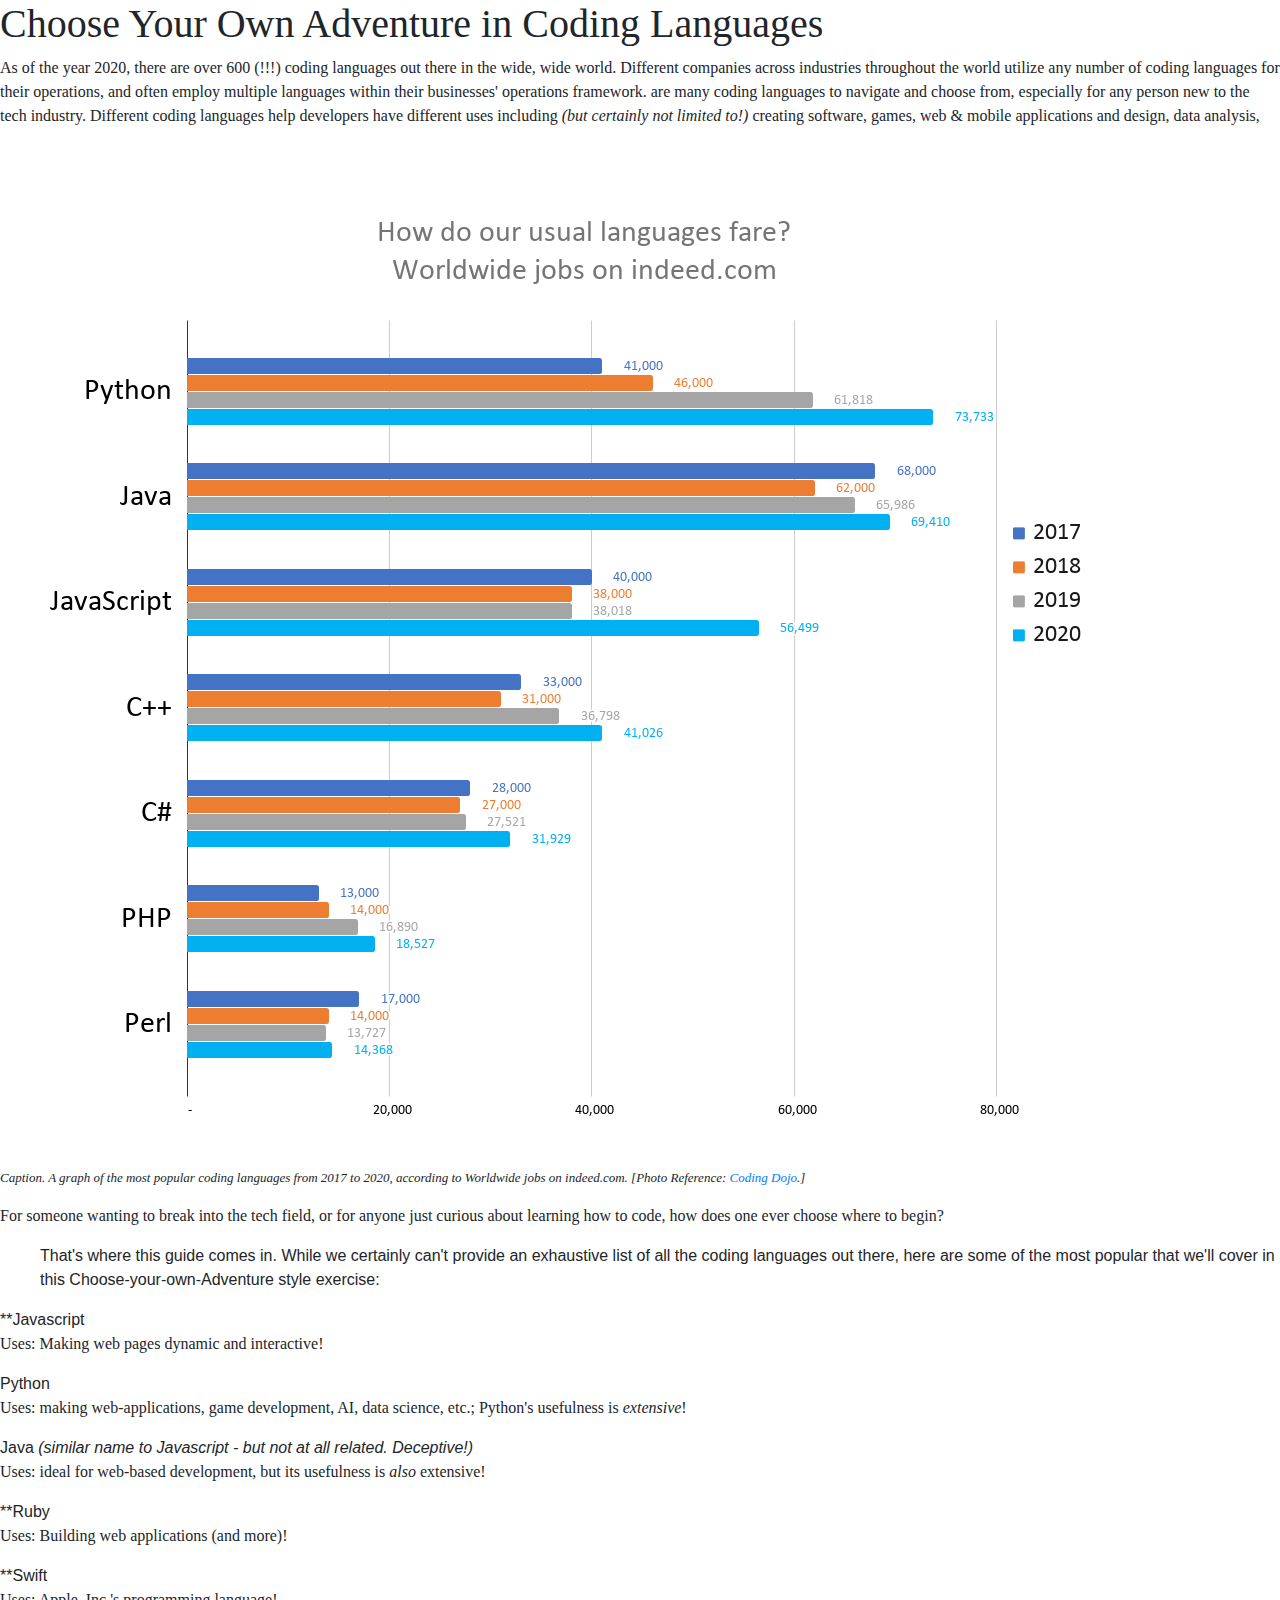
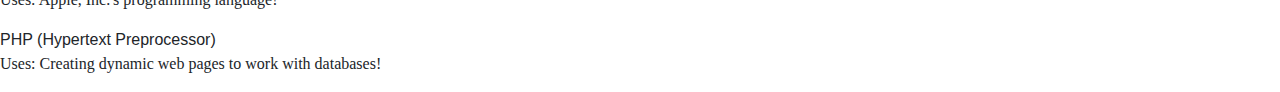
==== index.html @ 2a30cc84 "Wrap up lg majority of html page body" ====
<!DOCTYPE html>
<html lang="en-US">
<head>
  <title>Choose Your Own Adventure in Coding Languages</title>
  <link rel="stylesheet" href="css/bootstrap.css" type="text/css" media="all">
  <link rel="stylesheet" href="css/styles.css" type="text/css" media="all">
  <script src="js/jquery-3.5.1.js"></script>
  <script src="js/scripts.js"></script>
</head>
<body>
  <h1>Choose Your Own Adventure in Coding Languages</h1>
  <p>As of the year 2020, there are over 600 (!!!) coding languages out there in the wide, wide world. Different companies across industries throughout the world utilize any number of coding languages for their operations, and often employ multiple languages within their businesses' operations framework.  are many coding languages to navigate and choose from, especially for any person new to the tech industry. Different coding languages help developers have different uses including <em>(but certainly not limited to!)</em> creating software, games, web & mobile applications and design, data analysis,  </p>
  <br>
  <img src="images/popular_coding_language_graphs.png" alt="A graph of most popular coding languages from 2017 to 2020, according to codingdojo.com.">
  <p class="photo-caption">Caption. A graph of the most popular coding languages from 2017 to 2020, according to Worldwide jobs on indeed.com. [Photo Reference: <a href="https://www.codingdojo.com/blog/top-7-programming-languages">Coding Dojo</a>.] </p>

  <p>For someone wanting to break into the tech field, or for anyone just curious about learning how to code, how does one ever choose where to begin?</p> 

  <ul>That's where this guide comes in. While we certainly can't provide an exhaustive list of all the coding languages out there, here are some of the most popular that we'll cover in this Choose-your-own-Adventure style exercise:</ul>
    <li>**Javascript</li>
    <p>Uses: Making web pages dynamic and interactive!</p>
    <li>Python</li>
    <p>Uses: making web-applications, game development, AI, data science, etc.; Python's usefulness is <em>extensive</em>!</p>
    <li>Java <em>(similar name to Javascript - but not at all related. Deceptive!)</em></li>
    <p>Uses: ideal for web-based development, but its usefulness is <em>also</em> extensive! </p>
    <li>**Ruby</li>
    <p>Uses: Building web applications (and more)!</p>
    <li>**Swift</li>
    <p>Uses: Apple, Inc.'s programming language!</p>
    <li>PHP (Hypertext Preprocessor)</li>
    <p>Uses: Creating dynamic web pages to work with databases! </p>

</body>
</html>
---- css/styles.css ----
h1 {
  font-family: Piazzolla;
}

p {
  font-family: Source Sans Pro; 
}

.photo-caption {
  font-size: small;
  font-family: Source Sans Pro;
  font-style: italic;
}
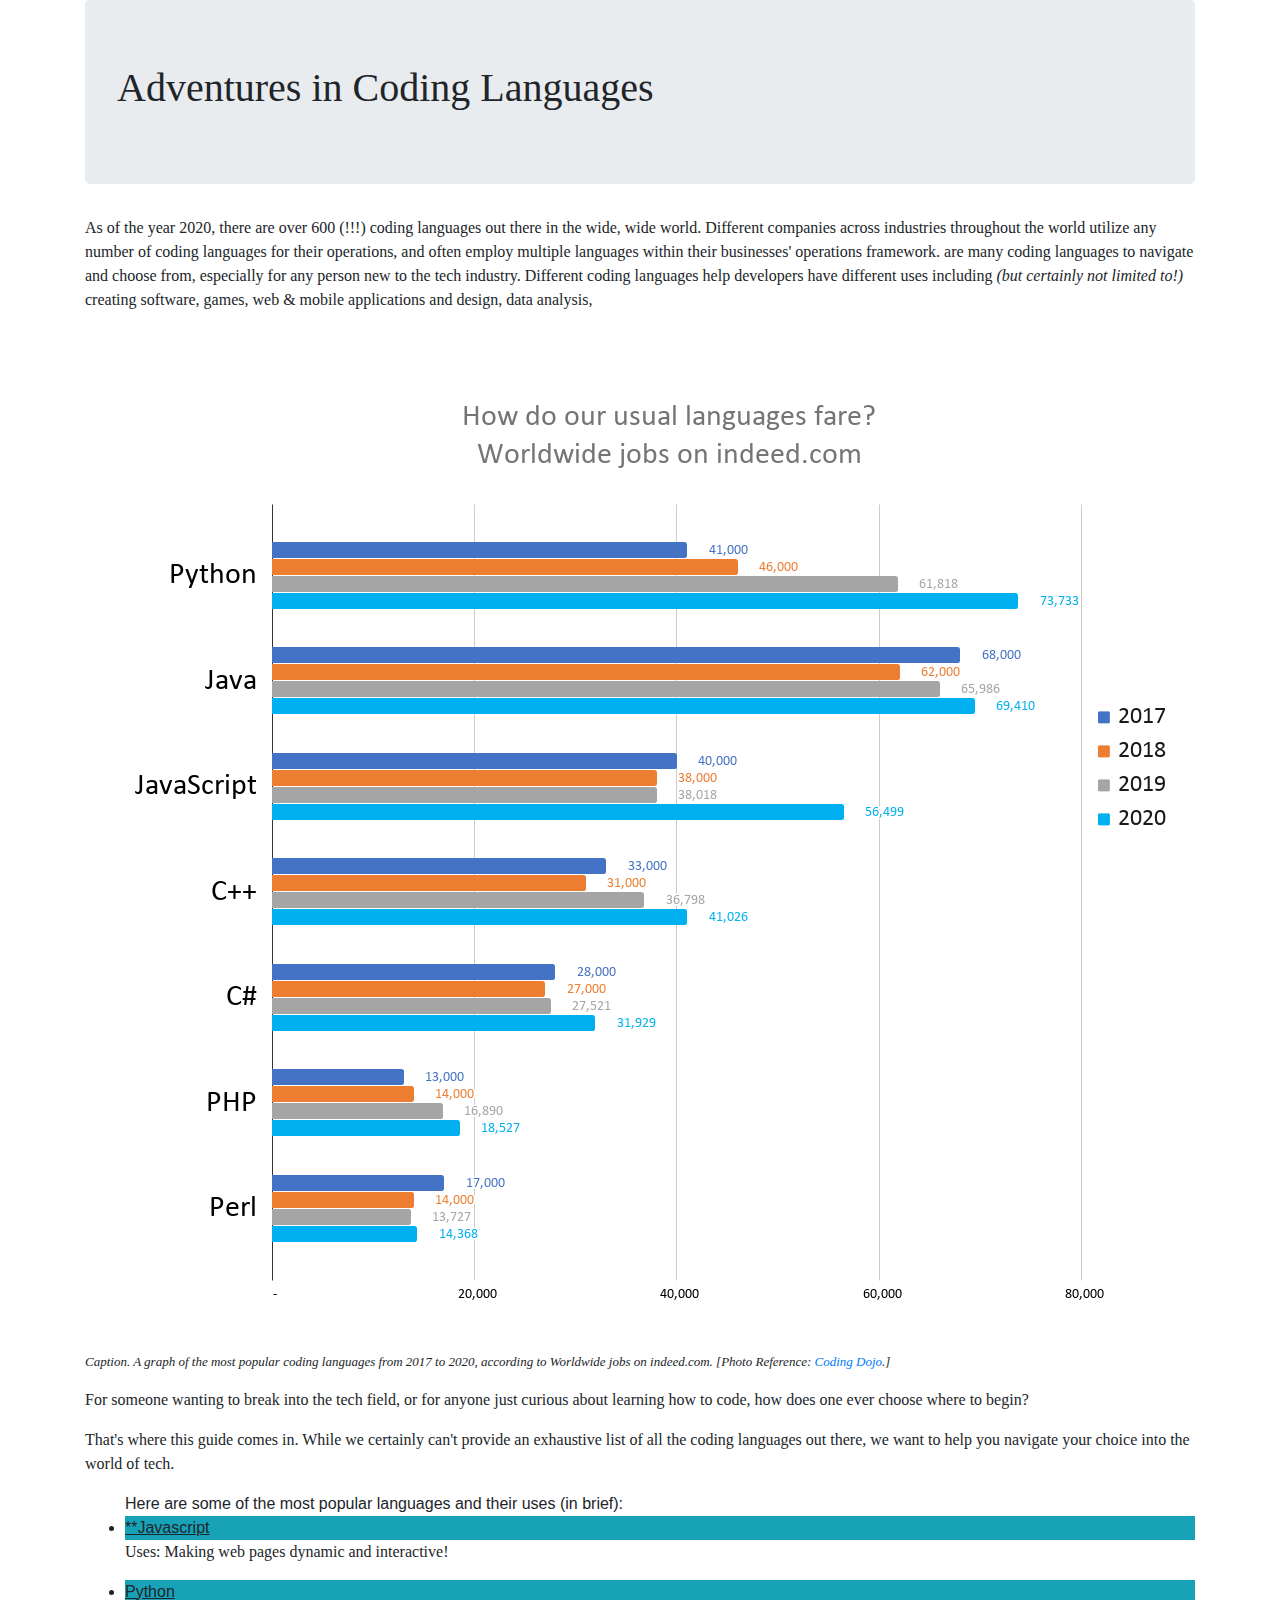
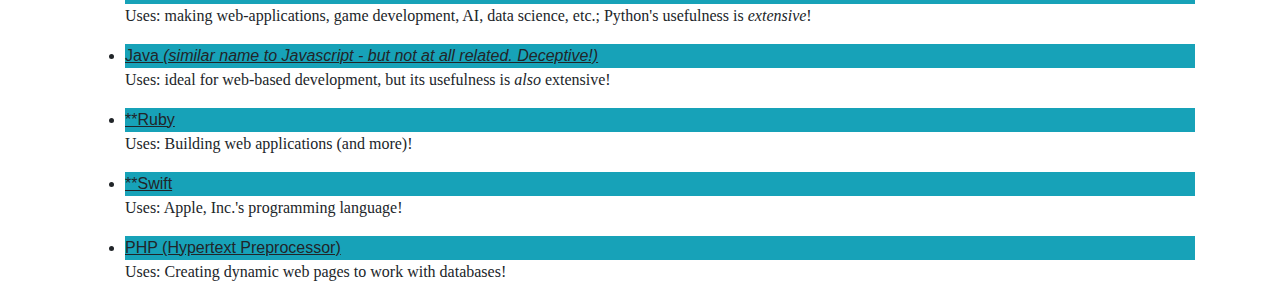
==== commit d8c6dfc0: "Add bootstrap styling to list elements, add more custom styling to css page" ====
--- a/index.html
+++ b/index.html
@@ -1,34 +1,40 @@
 <!DOCTYPE html>
 <html lang="en-US">
 <head>
-  <title>Choose Your Own Adventure in Coding Languages</title>
+  <title>Adventures in Coding Languages</title>
   <link rel="stylesheet" href="css/bootstrap.css" type="text/css" media="all">
   <link rel="stylesheet" href="css/styles.css" type="text/css" media="all">
   <script src="js/jquery-3.5.1.js"></script>
   <script src="js/scripts.js"></script>
 </head>
 <body>
-  <h1>Choose Your Own Adventure in Coding Languages</h1>
-  <p>As of the year 2020, there are over 600 (!!!) coding languages out there in the wide, wide world. Different companies across industries throughout the world utilize any number of coding languages for their operations, and often employ multiple languages within their businesses' operations framework.  are many coding languages to navigate and choose from, especially for any person new to the tech industry. Different coding languages help developers have different uses including <em>(but certainly not limited to!)</em> creating software, games, web & mobile applications and design, data analysis,  </p>
-  <br>
-  <img src="images/popular_coding_language_graphs.png" alt="A graph of most popular coding languages from 2017 to 2020, according to codingdojo.com.">
-  <p class="photo-caption">Caption. A graph of the most popular coding languages from 2017 to 2020, according to Worldwide jobs on indeed.com. [Photo Reference: <a href="https://www.codingdojo.com/blog/top-7-programming-languages">Coding Dojo</a>.] </p>
+  <div class="container">
+      <div class="jumbotron">
+        <h1>Adventures in Coding Languages</h1>
+      </div>
+        <p>As of the year 2020, there are over 600 (!!!) coding languages out there in the wide, wide world. Different companies across industries throughout the world utilize any number of coding languages for their operations, and often employ multiple languages within their businesses' operations framework.  are many coding languages to navigate and choose from, especially for any person new to the tech industry. Different coding languages help developers have different uses including <em>(but certainly not limited to!)</em> creating software, games, web & mobile applications and design, data analysis,  </p>
+        <br>
+        <img src="images/popular_coding_language_graphs.png" alt="A graph of most popular coding languages from 2017 to 2020, according to codingdojo.com.">
+        <p class="photo-caption">Caption. A graph of the most popular coding languages from 2017 to 2020, according to Worldwide jobs on indeed.com. [Photo Reference: <a href="https://www.codingdojo.com/blog/top-7-programming-languages">Coding Dojo</a>.] </p>
 
-  <p>For someone wanting to break into the tech field, or for anyone just curious about learning how to code, how does one ever choose where to begin?</p> 
+        <p>For someone wanting to break into the tech field, or for anyone just curious about learning how to code, how does one ever choose where to begin?</p> 
 
-  <ul>That's where this guide comes in. While we certainly can't provide an exhaustive list of all the coding languages out there, here are some of the most popular that we'll cover in this Choose-your-own-Adventure style exercise:</ul>
-    <li>**Javascript</li>
-    <p>Uses: Making web pages dynamic and interactive!</p>
-    <li>Python</li>
-    <p>Uses: making web-applications, game development, AI, data science, etc.; Python's usefulness is <em>extensive</em>!</p>
-    <li>Java <em>(similar name to Javascript - but not at all related. Deceptive!)</em></li>
-    <p>Uses: ideal for web-based development, but its usefulness is <em>also</em> extensive! </p>
-    <li>**Ruby</li>
-    <p>Uses: Building web applications (and more)!</p>
-    <li>**Swift</li>
-    <p>Uses: Apple, Inc.'s programming language!</p>
-    <li>PHP (Hypertext Preprocessor)</li>
-    <p>Uses: Creating dynamic web pages to work with databases! </p>
+        <p>That's where this guide comes in. While we certainly can't provide an exhaustive list of all the coding languages out there, we want to help you navigate your choice into the world of tech. </p>
 
+        <ul>Here are some of the most popular languages and their uses (in brief):
+          <li class="bg-info">**Javascript</li>
+          <p>Uses: Making web pages dynamic and interactive!</p>
+          <li class="bg-info">Python</li>
+          <p>Uses: making web-applications, game development, AI, data science, etc.; Python's usefulness is <em>extensive</em>!</p>
+          <li class="bg-info">Java <em>(similar name to Javascript - but not at all related. Deceptive!)</em></li>
+          <p>Uses: ideal for web-based development, but its usefulness is <em>also</em> extensive! </p>
+          <li class="bg-info">**Ruby</li>
+          <p>Uses: Building web applications (and more)!</p>
+          <li class="bg-info">**Swift</li>
+          <p>Uses: Apple, Inc.'s programming language!</p>
+          <li class="bg-info">PHP (Hypertext Preprocessor)</li>
+          <p>Uses: Creating dynamic web pages to work with databases! </p>
+        </ul>
+  </div>
 </body>
 </html>--- a/css/styles.css
+++ b/css/styles.css
@@ -6,6 +6,9 @@
   font-family: Source Sans Pro; 
 }
 
+li {
+  text-decoration: underline;
+}
 .photo-caption {
   font-size: small;
   font-family: Source Sans Pro;
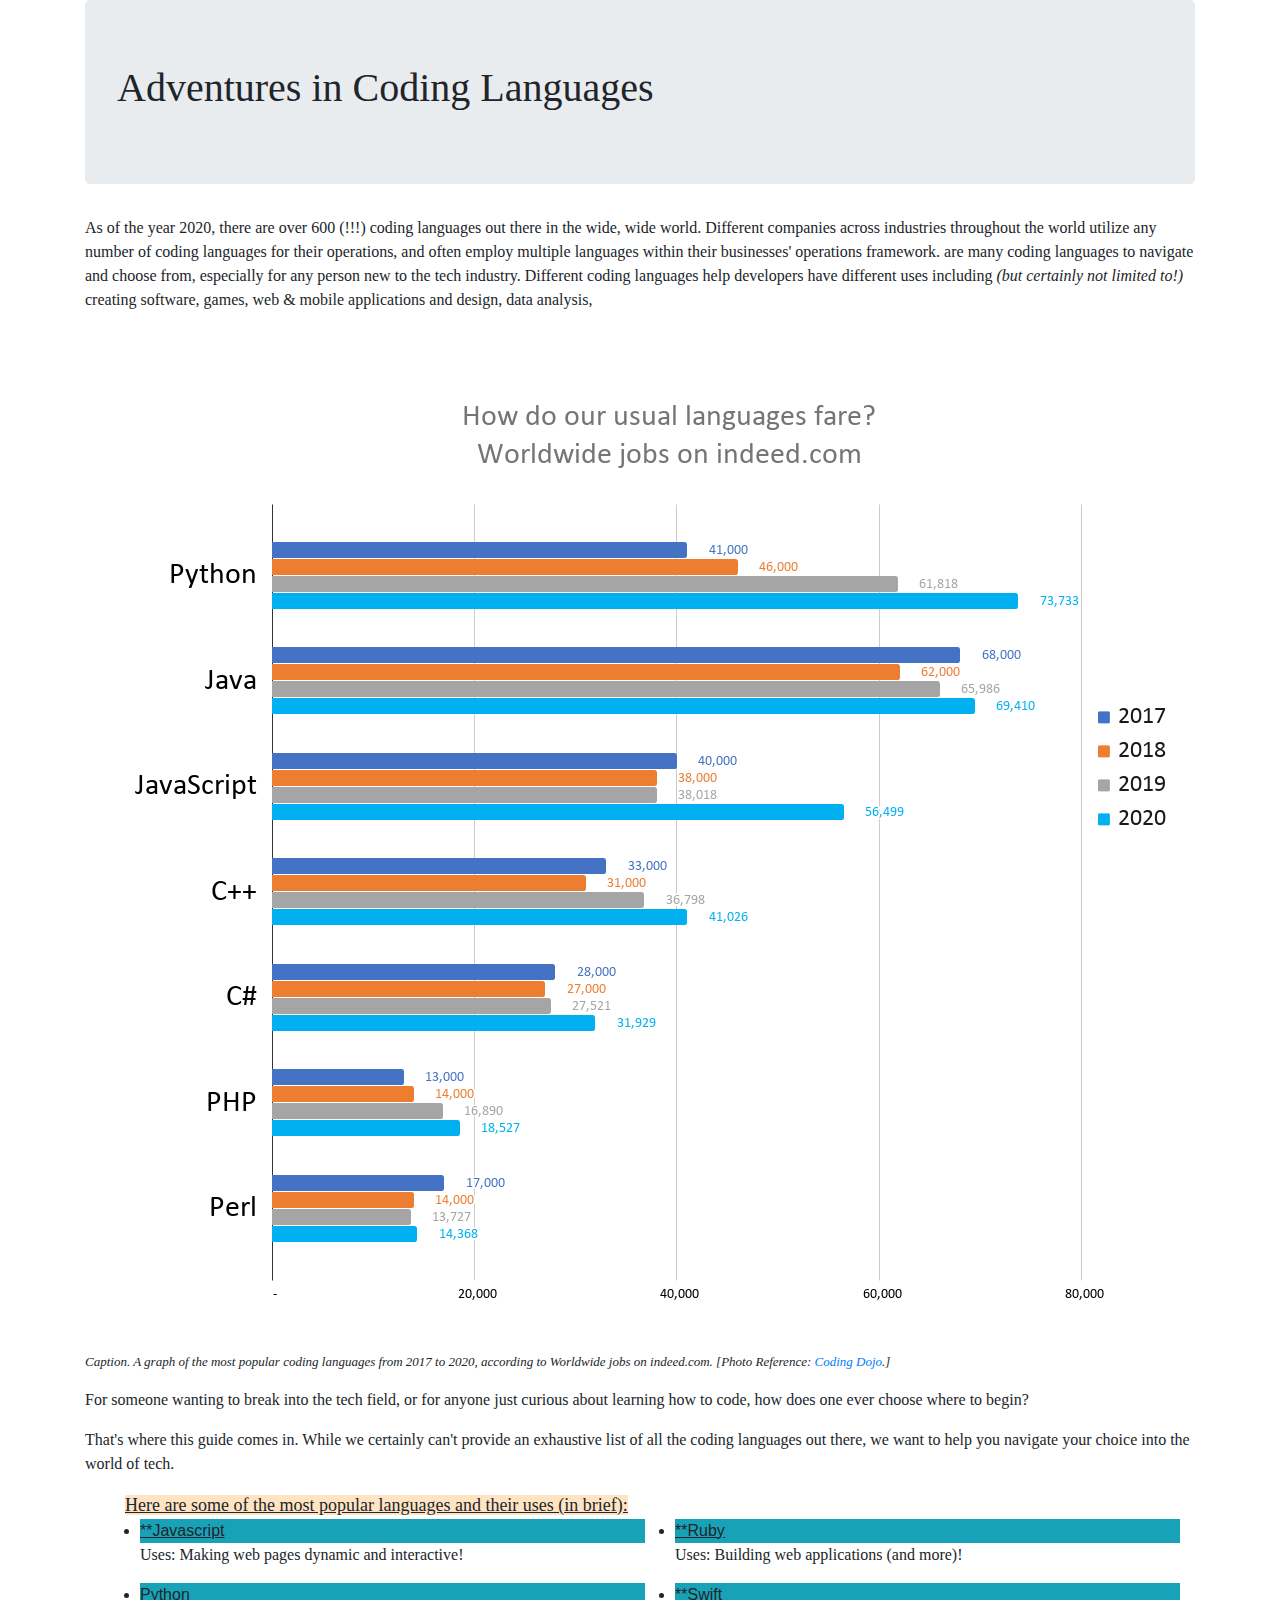
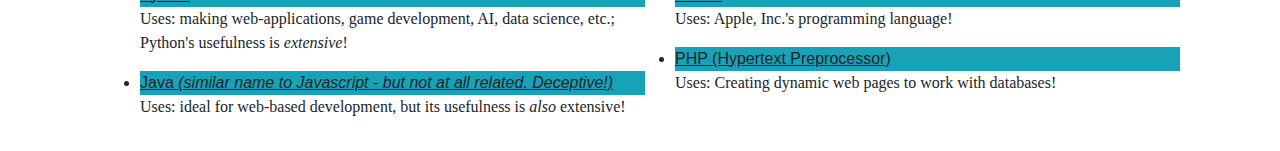
==== commit 5a542188: "Add span styling and bootstrap container, remove choose-your-own-adventure for survey format instead" ====
--- a/index.html
+++ b/index.html
@@ -21,20 +21,28 @@
 
         <p>That's where this guide comes in. While we certainly can't provide an exhaustive list of all the coding languages out there, we want to help you navigate your choice into the world of tech. </p>
 
-        <ul>Here are some of the most popular languages and their uses (in brief):
-          <li class="bg-info">**Javascript</li>
-          <p>Uses: Making web pages dynamic and interactive!</p>
-          <li class="bg-info">Python</li>
-          <p>Uses: making web-applications, game development, AI, data science, etc.; Python's usefulness is <em>extensive</em>!</p>
-          <li class="bg-info">Java <em>(similar name to Javascript - but not at all related. Deceptive!)</em></li>
-          <p>Uses: ideal for web-based development, but its usefulness is <em>also</em> extensive! </p>
-          <li class="bg-info">**Ruby</li>
-          <p>Uses: Building web applications (and more)!</p>
-          <li class="bg-info">**Swift</li>
-          <p>Uses: Apple, Inc.'s programming language!</p>
-          <li class="bg-info">PHP (Hypertext Preprocessor)</li>
-          <p>Uses: Creating dynamic web pages to work with databases! </p>
+        <ul><span id="title">Here are some of the most popular languages and their uses (in brief):</span>
+          <div class="container"> 
+            <div class="row">
+              <div class="col-6">
+              <li class="bg-info">**Javascript</li>
+              <p>Uses: Making web pages dynamic and interactive!</p>
+              <li class="bg-info">Python</li>
+              <p>Uses: making web-applications, game development, AI, data science, etc.; Python's usefulness is <em>extensive</em>!</p>
+              <li class="bg-info">Java <em>(similar name to Javascript - but not at all related. Deceptive!)</em></li>
+              <p>Uses: ideal for web-based development, but its usefulness is <em>also</em> extensive! </p>
+            </div>
+            <div class="col-6">
+                <li class="bg-info">**Ruby</li>
+                <p>Uses: Building web applications (and more)!</p>
+                <li class="bg-info">**Swift</li>
+                <p>Uses: Apple, Inc.'s programming language!</p>
+                <li class="bg-info">PHP (Hypertext Preprocessor)</li>
+                <p>Uses: Creating dynamic web pages to work with databases! </p>
+            </div> 
+          </div> 
         </ul>
+      </div>
   </div>
 </body>
 </html>--- a/css/styles.css
+++ b/css/styles.css
@@ -9,6 +9,15 @@
 li {
   text-decoration: underline;
 }
+
+#title {
+  font-family: Piazzolla; 
+  font-size: large;
+  font-style: bolder;
+  text-decoration: underline;
+  background-color: bisque;
+}
+
 .photo-caption {
   font-size: small;
   font-family: Source Sans Pro;
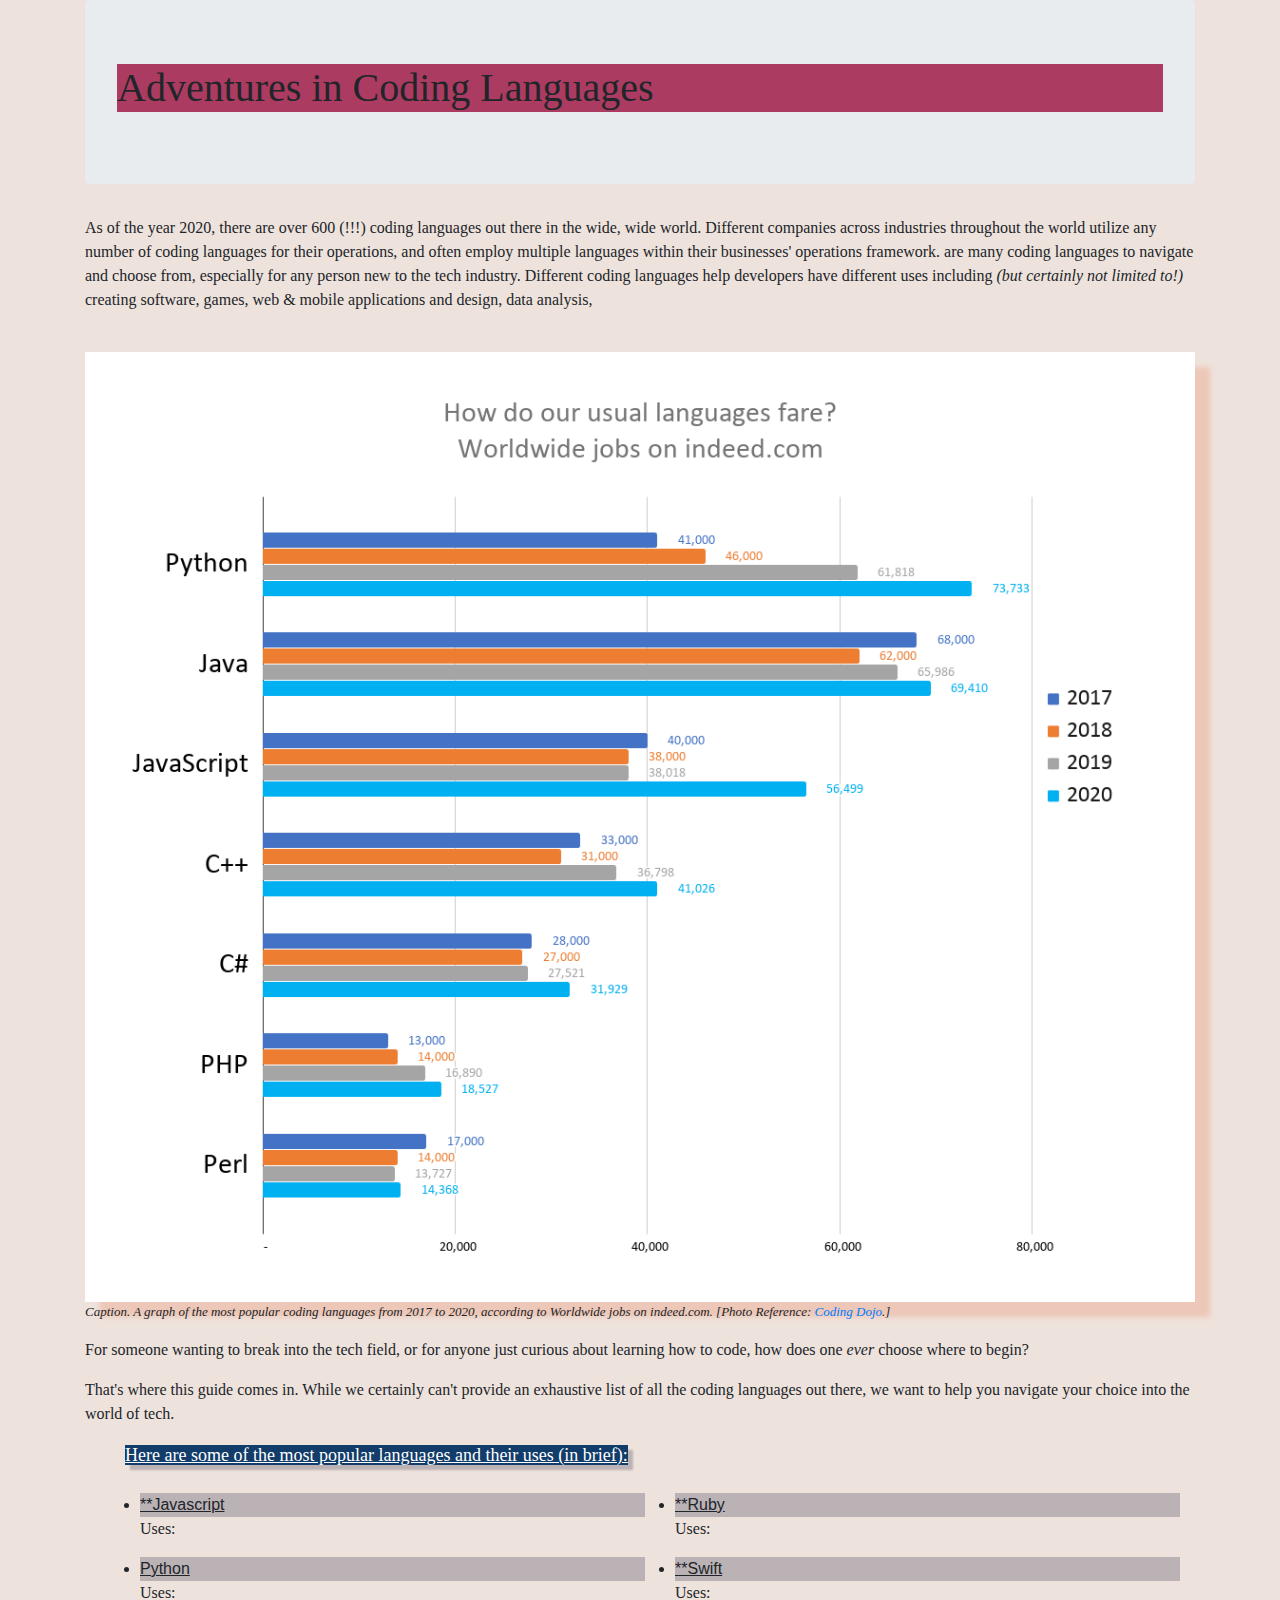
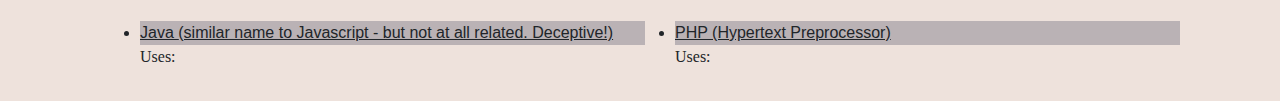
==== commit e28667d4: "Add click function on list item information between html, styles, and scripts pages, attempts to fix" ====
--- a/index.html
+++ b/index.html
@@ -14,35 +14,56 @@
       </div>
         <p>As of the year 2020, there are over 600 (!!!) coding languages out there in the wide, wide world. Different companies across industries throughout the world utilize any number of coding languages for their operations, and often employ multiple languages within their businesses' operations framework.  are many coding languages to navigate and choose from, especially for any person new to the tech industry. Different coding languages help developers have different uses including <em>(but certainly not limited to!)</em> creating software, games, web & mobile applications and design, data analysis,  </p>
         <br>
-        <img src="images/popular_coding_language_graphs.png" alt="A graph of most popular coding languages from 2017 to 2020, according to codingdojo.com.">
+        <img src="images/popular_coding_language_graphs.png" class="img-fluid" alt="A graph of most popular coding languages from 2017 to 2020, according to codingdojo.com.">
         <p class="photo-caption">Caption. A graph of the most popular coding languages from 2017 to 2020, according to Worldwide jobs on indeed.com. [Photo Reference: <a href="https://www.codingdojo.com/blog/top-7-programming-languages">Coding Dojo</a>.] </p>
 
-        <p>For someone wanting to break into the tech field, or for anyone just curious about learning how to code, how does one ever choose where to begin?</p> 
+        <p>For someone wanting to break into the tech field, or for anyone just curious about learning how to code, how does one <em>ever</em> choose where to begin?</p> 
 
         <p>That's where this guide comes in. While we certainly can't provide an exhaustive list of all the coding languages out there, we want to help you navigate your choice into the world of tech. </p>
 
-        <ul><span id="title">Here are some of the most popular languages and their uses (in brief):</span>
+        <ul><span id="list-title">Here are some of the most popular languages and their uses (in brief):</span>
           <div class="container"> 
             <div class="row">
               <div class="col-6">
-              <li class="bg-info">**Javascript</li>
-              <p>Uses: Making web pages dynamic and interactive!</p>
-              <li class="bg-info">Python</li>
-              <p>Uses: making web-applications, game development, AI, data science, etc.; Python's usefulness is <em>extensive</em>!</p>
-              <li class="bg-info">Java <em>(similar name to Javascript - but not at all related. Deceptive!)</em></li>
-              <p>Uses: ideal for web-based development, but its usefulness is <em>also</em> extensive! </p>
-            </div>
-            <div class="col-6">
-                <li class="bg-info">**Ruby</li>
-                <p>Uses: Building web applications (and more)!</p>
-                <li class="bg-info">**Swift</li>
-                <p>Uses: Apple, Inc.'s programming language!</p>
-                <li class="bg-info">PHP (Hypertext Preprocessor)</li>
-                <p>Uses: Creating dynamic web pages to work with databases! </p>
+                <br>
+                <li class="list-highlight">**Javascript</li>
+                <p>Uses:</p> 
+                  <div class="show-uses1">
+                    <p>Making web pages dynamic and interactive!</p>
+                  </div>
+                  <li class="list-highlight">Python</li>
+                  <p>Uses:</p>
+                  <div class="show-uses2">
+                    <p>Making web-applications, game development, AI, data science, etc.; Python's usefulness is <span class="italic">extensive</span>!</p>
+                  </div>
+                  <li class="list-highlight">Java <span class="italic">(similar name to Javascript - but not at all related. Deceptive!)</span></li>
+                  <p>Uses: </p>
+                  <div class="show-uses3">
+                  </p>Ideal for web-based development, but its usefulness is <span class="italic">also</span> extensive! </p>
+                  </div>
+              </div>    
+              <div class="col-6">
+                <br>
+                <li class="list-highlight">**Ruby</li>
+                <p>Uses:</p> 
+                  <div class="show-uses4">
+                    <p>Building web applications (and more)!</p>
+                  </div>
+                <li class="list-highlight">**Swift</li>
+                <p>Uses:</p> 
+                  <div class="show-uses5">
+                    <p>Apple, Inc.'s programming language!</p>
+                  </div>
+                  <li class="list-highlight">PHP (Hypertext Preprocessor)</li>
+                    <p>Uses:</p> 
+                      <div class="show-uses6">
+                        <p>Creating dynamic web pages to work with databases! </p>
+                      </div>
+              </div> 
             </div> 
-          </div> 
+          </div>  
         </ul>
-      </div>
+       
   </div>
 </body>
 </html>--- a/css/styles.css
+++ b/css/styles.css
@@ -1,5 +1,10 @@
+body{
+  background-color: #EEE2DC;
+}
+
 h1 {
   font-family: Piazzolla;
+  background-color: #AC3B61;
 }
 
 p {
@@ -10,16 +15,49 @@
   text-decoration: underline;
 }
 
-#title {
+img {
+  box-shadow: 15px 15px 5px #EDC7B7;
+}
+
+#list-title {
   font-family: Piazzolla; 
   font-size: large;
   font-style: bolder;
+  color: white;
   text-decoration: underline;
-  background-color: bisque;
+  background-color: #123C69;
+  box-shadow: 5px 5px 2px #BAB2B5;
 }
 
+.list-highlight {
+  background-color: #BAB2B5;
+}
 .photo-caption {
   font-size: small;
   font-family: Source Sans Pro;
   font-style: italic;
+}
+
+.show-uses1 {
+  display: none;
+}
+
+.show-uses2 {
+  display: none;
+}
+
+.show-uses3 {
+  display: none;
+}
+
+.show-uses4 {
+  display: none;
+}
+
+.show-uses5 {
+  display: none;
+}
+
+.show-uses6 {
+  display: none;
 }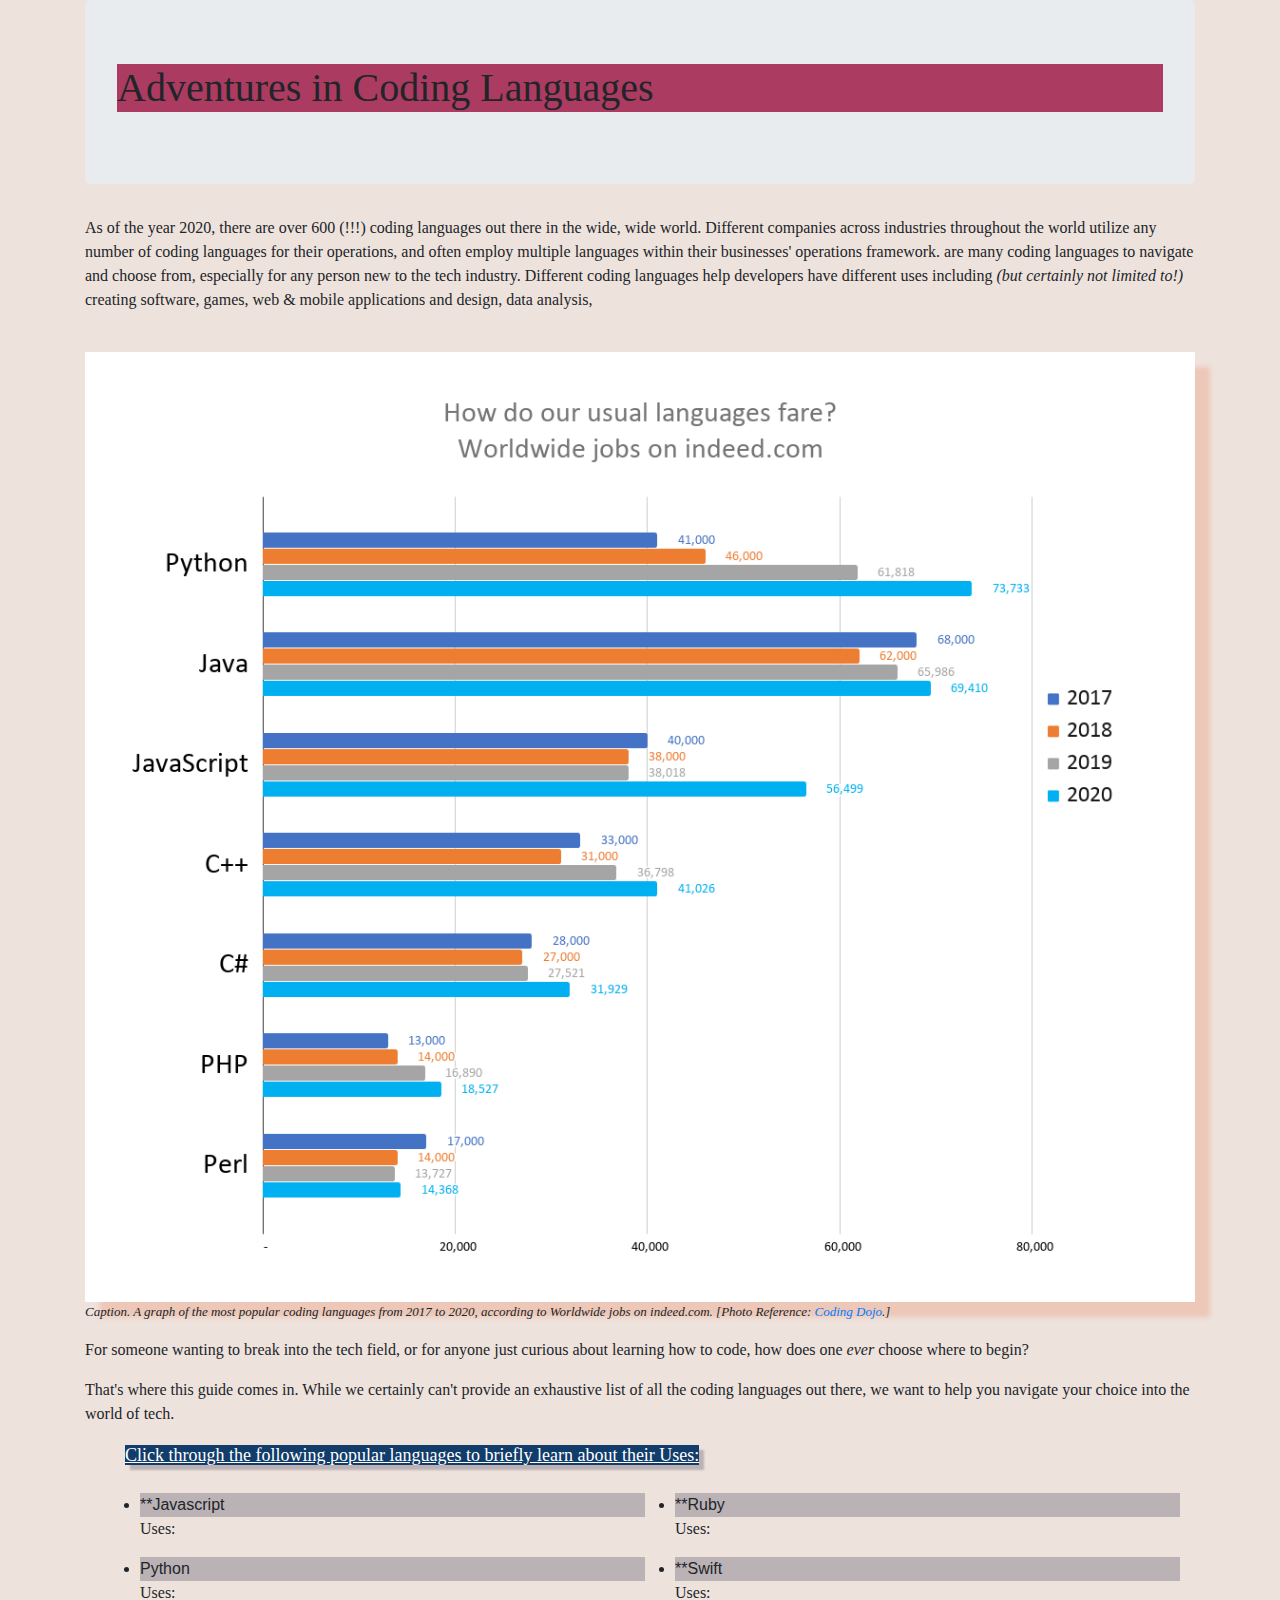
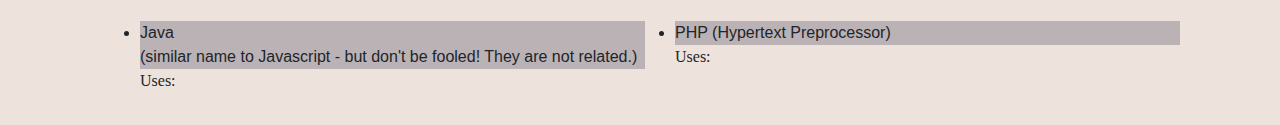
==== commit 06ef00c6: "fix indentation and spacing errors, remove bad span elemtns from language list, fix multiple errors " ====
--- a/index.html
+++ b/index.html
@@ -9,61 +9,60 @@
 </head>
 <body>
   <div class="container">
-      <div class="jumbotron">
-        <h1>Adventures in Coding Languages</h1>
-      </div>
-        <p>As of the year 2020, there are over 600 (!!!) coding languages out there in the wide, wide world. Different companies across industries throughout the world utilize any number of coding languages for their operations, and often employ multiple languages within their businesses' operations framework.  are many coding languages to navigate and choose from, especially for any person new to the tech industry. Different coding languages help developers have different uses including <em>(but certainly not limited to!)</em> creating software, games, web & mobile applications and design, data analysis,  </p>
-        <br>
-        <img src="images/popular_coding_language_graphs.png" class="img-fluid" alt="A graph of most popular coding languages from 2017 to 2020, according to codingdojo.com.">
-        <p class="photo-caption">Caption. A graph of the most popular coding languages from 2017 to 2020, according to Worldwide jobs on indeed.com. [Photo Reference: <a href="https://www.codingdojo.com/blog/top-7-programming-languages">Coding Dojo</a>.] </p>
+    <div class="jumbotron">
+      <h1>Adventures in Coding Languages</h1>
+    </div>
+    <p>As of the year 2020, there are over 600 (!!!) coding languages out there in the wide, wide world. Different companies across industries throughout the world utilize any number of coding languages for their operations, and often employ multiple languages within their businesses' operations framework.  are many coding languages to navigate and choose from, especially for any person new to the tech industry. Different coding languages help developers have different uses including <em>(but certainly not limited to!)</em> creating software, games, web & mobile applications and design, data analysis,  </p>
+    <br>
+    <img src="images/popular_coding_language_graphs.png" class="img-fluid" alt="A graph of most popular coding languages from 2017 to 2020, according to codingdojo.com.">
+    <p class="photo-caption">Caption. A graph of the most popular coding languages from 2017 to 2020, according to Worldwide jobs on indeed.com. [Photo Reference: <a href="https://www.codingdojo.com/blog/top-7-programming-languages">Coding Dojo</a>.] </p>
 
-        <p>For someone wanting to break into the tech field, or for anyone just curious about learning how to code, how does one <em>ever</em> choose where to begin?</p> 
+    <p>For someone wanting to break into the tech field, or for anyone just curious about learning how to code, how does one <em>ever</em> choose where to begin?</p> 
 
-        <p>That's where this guide comes in. While we certainly can't provide an exhaustive list of all the coding languages out there, we want to help you navigate your choice into the world of tech. </p>
+    <p>That's where this guide comes in. While we certainly can't provide an exhaustive list of all the coding languages out there, we want to help you navigate your choice into the world of tech. </p>
 
-        <ul><span id="list-title">Here are some of the most popular languages and their uses (in brief):</span>
-          <div class="container"> 
-            <div class="row">
-              <div class="col-6">
-                <br>
-                <li class="list-highlight">**Javascript</li>
-                <p>Uses:</p> 
-                  <div class="show-uses1">
-                    <p>Making web pages dynamic and interactive!</p>
-                  </div>
-                  <li class="list-highlight">Python</li>
-                  <p>Uses:</p>
-                  <div class="show-uses2">
-                    <p>Making web-applications, game development, AI, data science, etc.; Python's usefulness is <span class="italic">extensive</span>!</p>
-                  </div>
-                  <li class="list-highlight">Java <span class="italic">(similar name to Javascript - but not at all related. Deceptive!)</span></li>
-                  <p>Uses: </p>
-                  <div class="show-uses3">
-                  </p>Ideal for web-based development, but its usefulness is <span class="italic">also</span> extensive! </p>
-                  </div>
-              </div>    
-              <div class="col-6">
-                <br>
-                <li class="list-highlight">**Ruby</li>
-                <p>Uses:</p> 
-                  <div class="show-uses4">
-                    <p>Building web applications (and more)!</p>
-                  </div>
-                <li class="list-highlight">**Swift</li>
-                <p>Uses:</p> 
-                  <div class="show-uses5">
-                    <p>Apple, Inc.'s programming language!</p>
-                  </div>
-                  <li class="list-highlight">PHP (Hypertext Preprocessor)</li>
-                    <p>Uses:</p> 
-                      <div class="show-uses6">
-                        <p>Creating dynamic web pages to work with databases! </p>
-                      </div>
-              </div> 
-            </div> 
+    <ul><span id="list-title">Click through the following popular languages to briefly learn about their Uses:</span>
+      <div class="container"> 
+        <div class="row">
+          <div class="col-6">
+            <br>
+            <li class="list-highlight">**Javascript</li>
+              <p>Uses:</p> 
+              <div id="show-uses1">
+                <p>Making web pages dynamic and interactive!</p>
+              </div>
+            <li class="list-highlight">Python</li>
+              <p>Uses:</p>
+              <div id="show-uses2">
+                <p>Making web-applications, game development, AI, data science, etc.; Python's usefulness is extensive!</p>
+              </div>
+            <li class="list-highlight">Java <br> (similar name to Javascript - but don't be fooled! They are not related.)</li>
+              <p>Uses: </p>
+                <div id="show-uses3">
+                  <p>Ideal for web-based development, but its usefulness is also extensive!</p>
+                </div>
+          </div>    
+          <div class="col-6">
+            <br>
+            <li class="list-highlight">**Ruby</li>
+              <p>Uses:</p> 
+                <div id="show-uses4">
+                  <p>Building web applications (and more)!</p>
+                </div>
+            <li class="list-highlight">**Swift</li>
+              <p>Uses:</p> 
+                <div id="show-uses5">
+                  <p>Apple, Inc.'s programming language!</p>
+                </div>
+            <li class="list-highlight">PHP (Hypertext Preprocessor)</li>
+              <p>Uses:</p> 
+                <div id="show-uses6">
+                  <p>Creating dynamic web pages to work with databases! </p>
+                </div>
           </div>  
-        </ul>
-       
+        </div>  
+      </div>  
+    </ul>
   </div>
 </body>
 </html>--- a/css/styles.css
+++ b/css/styles.css
@@ -9,10 +9,6 @@
 
 p {
   font-family: Source Sans Pro; 
-}
-
-li {
-  text-decoration: underline;
 }
 
 img {
@@ -38,26 +34,26 @@
   font-style: italic;
 }
 
-.show-uses1 {
+#show-uses1 {
   display: none;
 }
 
-.show-uses2 {
+#show-uses2 {
   display: none;
 }
 
-.show-uses3 {
+#show-uses3 {
   display: none;
 }
 
-.show-uses4 {
+#show-uses4 {
   display: none;
 }
 
-.show-uses5 {
+#show-uses5 {
   display: none;
 }
 
-.show-uses6 {
+#show-uses6 {
   display: none;
 }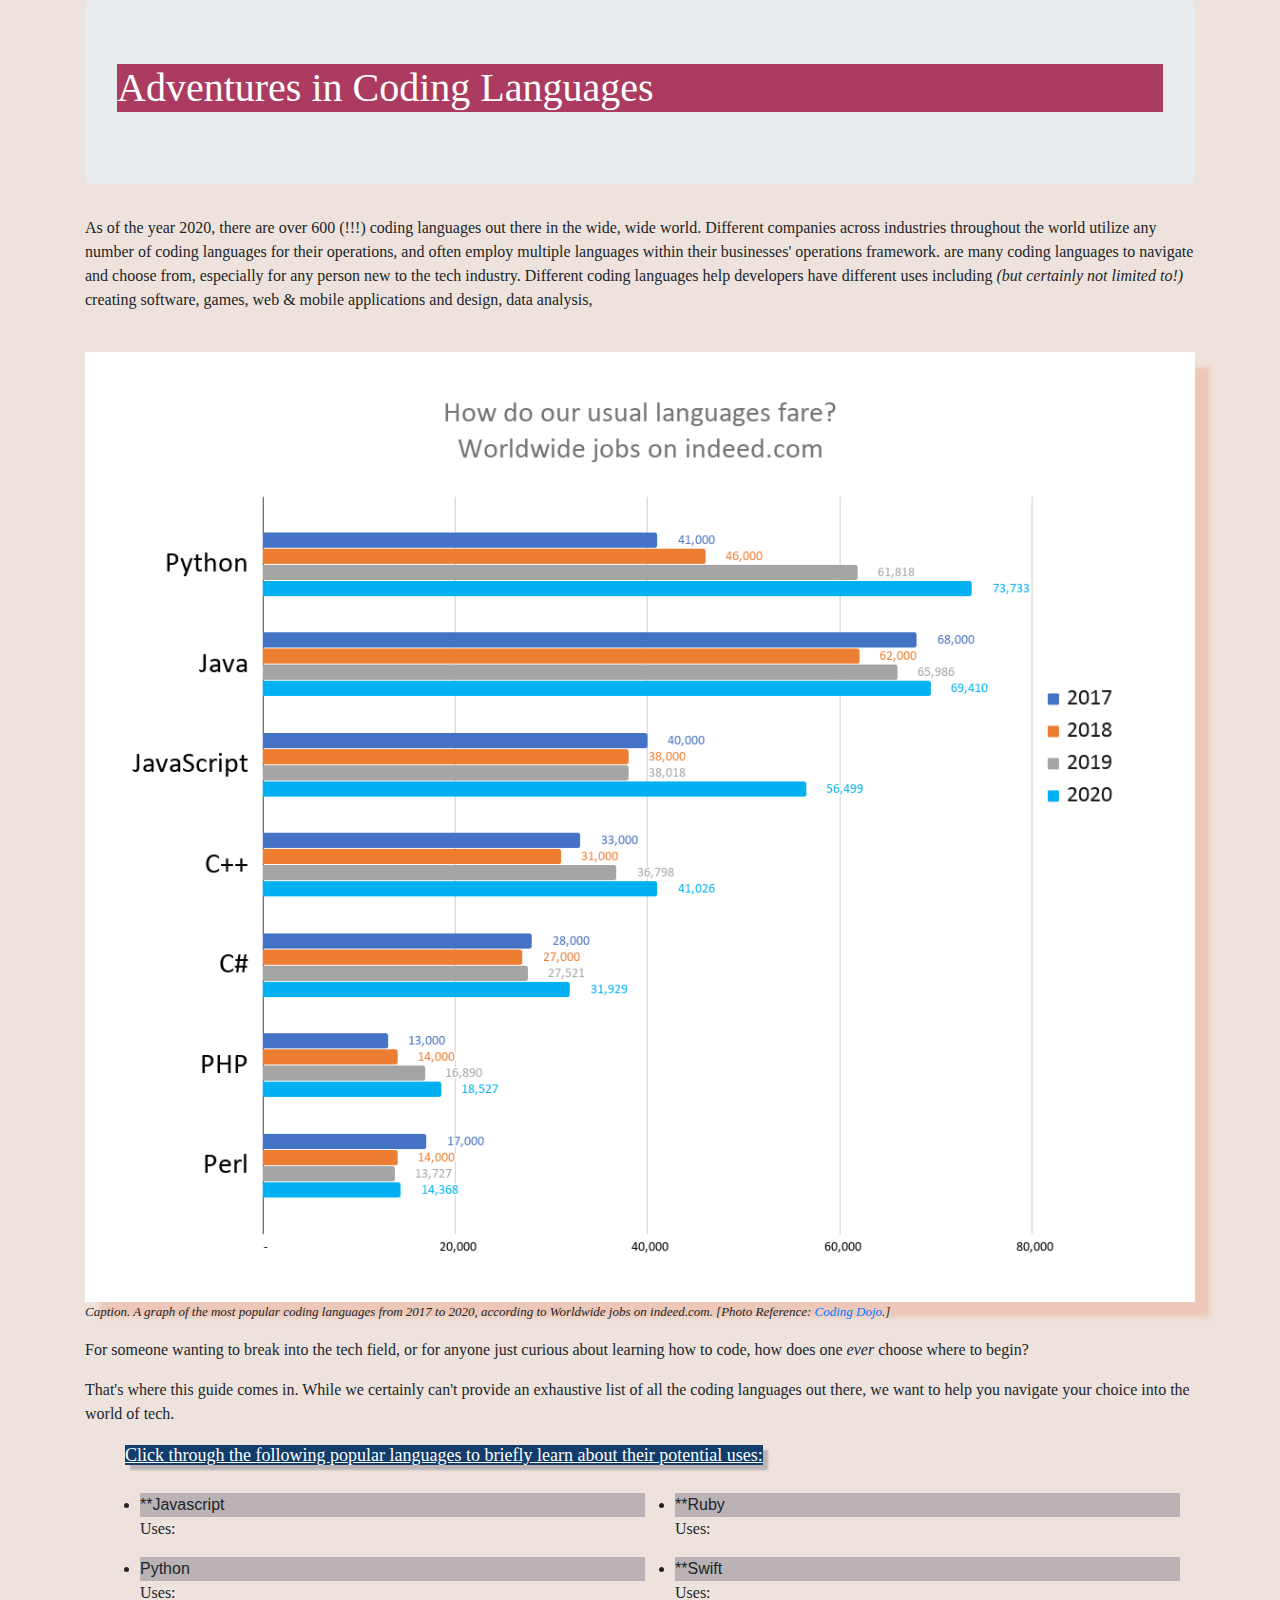
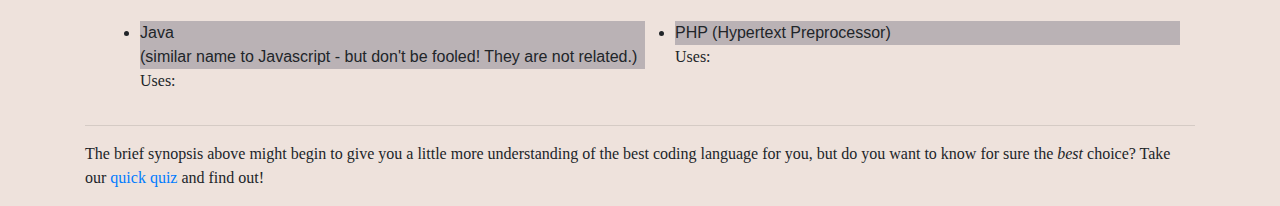
==== commit 3e3c15c1: "Fix all buttons on the uses section of index page" ====
--- a/index.html
+++ b/index.html
@@ -21,23 +21,23 @@
 
     <p>That's where this guide comes in. While we certainly can't provide an exhaustive list of all the coding languages out there, we want to help you navigate your choice into the world of tech. </p>
 
-    <ul><span id="list-title">Click through the following popular languages to briefly learn about their Uses:</span>
+    <ul><span id="list-title">Click through the following popular languages to briefly learn about their potential uses:</span>
       <div class="container"> 
         <div class="row">
           <div class="col-6">
             <br>
             <li class="list-highlight">**Javascript</li>
-              <p>Uses:</p> 
+              <p><span id="click-me1">Uses:</span></p> 
               <div id="show-uses1">
                 <p>Making web pages dynamic and interactive!</p>
               </div>
             <li class="list-highlight">Python</li>
-              <p>Uses:</p>
+              <p><span id="click-me2">Uses:</span></p>
               <div id="show-uses2">
                 <p>Making web-applications, game development, AI, data science, etc.; Python's usefulness is extensive!</p>
               </div>
             <li class="list-highlight">Java <br> (similar name to Javascript - but don't be fooled! They are not related.)</li>
-              <p>Uses: </p>
+              <p><span id="click-me3">Uses: </span></p>
                 <div id="show-uses3">
                   <p>Ideal for web-based development, but its usefulness is also extensive!</p>
                 </div>
@@ -45,17 +45,17 @@
           <div class="col-6">
             <br>
             <li class="list-highlight">**Ruby</li>
-              <p>Uses:</p> 
+              <p><span id="click-me4">Uses:</span></p> 
                 <div id="show-uses4">
                   <p>Building web applications (and more)!</p>
                 </div>
             <li class="list-highlight">**Swift</li>
-              <p>Uses:</p> 
+              <p><span id="click-me5">Uses:</span></p> 
                 <div id="show-uses5">
                   <p>Apple, Inc.'s programming language!</p>
                 </div>
             <li class="list-highlight">PHP (Hypertext Preprocessor)</li>
-              <p>Uses:</p> 
+            <p><span id="click-me6">Uses:</span></p>
                 <div id="show-uses6">
                   <p>Creating dynamic web pages to work with databases! </p>
                 </div>
@@ -63,6 +63,8 @@
         </div>  
       </div>  
     </ul>
+    <hr>
+    <p>The brief synopsis above might begin to give you a little more understanding of the best coding language for you, but do you want to know for sure the <em>best</em> choice? Take our <a href="pages/quiz.html"> quick quiz</a> and find out!</p>
   </div>
 </body>
 </html>--- a/css/styles.css
+++ b/css/styles.css
@@ -5,6 +5,13 @@
 h1 {
   font-family: Piazzolla;
   background-color: #AC3B61;
+  color: white;
+}
+
+h3 {
+  font-family: Piazzolla;
+  color: #123C69;
+  background-color: #EDC7B7;
 }
 
 p {
@@ -13,25 +20,6 @@
 
 img {
   box-shadow: 15px 15px 5px #EDC7B7;
-}
-
-#list-title {
-  font-family: Piazzolla; 
-  font-size: large;
-  font-style: bolder;
-  color: white;
-  text-decoration: underline;
-  background-color: #123C69;
-  box-shadow: 5px 5px 2px #BAB2B5;
-}
-
-.list-highlight {
-  background-color: #BAB2B5;
-}
-.photo-caption {
-  font-size: small;
-  font-family: Source Sans Pro;
-  font-style: italic;
 }
 
 #show-uses1 {
@@ -56,4 +44,88 @@
 
 #show-uses6 {
   display: none;
+}
+
+#click-me1:hover {
+  cursor: pointer;
+  color: #0088cc;
+  text-decoration: underline;
+}
+
+#click-me2:hover {
+  cursor: pointer;
+  color: #0088cc;
+  text-decoration: underline;
+}
+
+#click-me3:hover {
+  cursor: pointer;
+  color: #0088cc;
+  text-decoration: underline;
+}
+
+#click-me4:hover {
+  cursor: pointer;
+  color: #0088cc;
+  text-decoration: underline;
+}
+
+#click-me5:hover {
+  cursor: pointer;
+  color: #0088cc;
+  text-decoration: underline;
+}
+
+#click-me6:hover {
+  cursor: pointer;
+  color: #0088cc;
+  text-decoration: underline;
+}
+
+#list-title {
+  font-family: Piazzolla; 
+  font-size: large;
+  font-style: bolder;
+  color: white;
+  text-decoration: underline;
+  background-color: #123C69;
+  box-shadow: 5px 5px 2px #BAB2B5;
+}
+
+.list-highlight {
+  background-color: #BAB2B5;
+}
+.photo-caption {
+  font-size: small;
+  font-family: Source Sans Pro;
+  font-style: italic;
+}
+
+.btn {
+  background: #123C69;
+  color: white;
+}
+
+.question-styling {
+  background: #EDC7B7;
+}
+
+.link-backsplash {
+  background-color: #BAB2B5;
+}
+
+#swift-logo {
+  display: none;
+}
+
+#java-logo {
+  display: none;
+}
+
+#javascript-logo {
+  display: none;
+}
+
+#python-logo {
+  display: none;
 }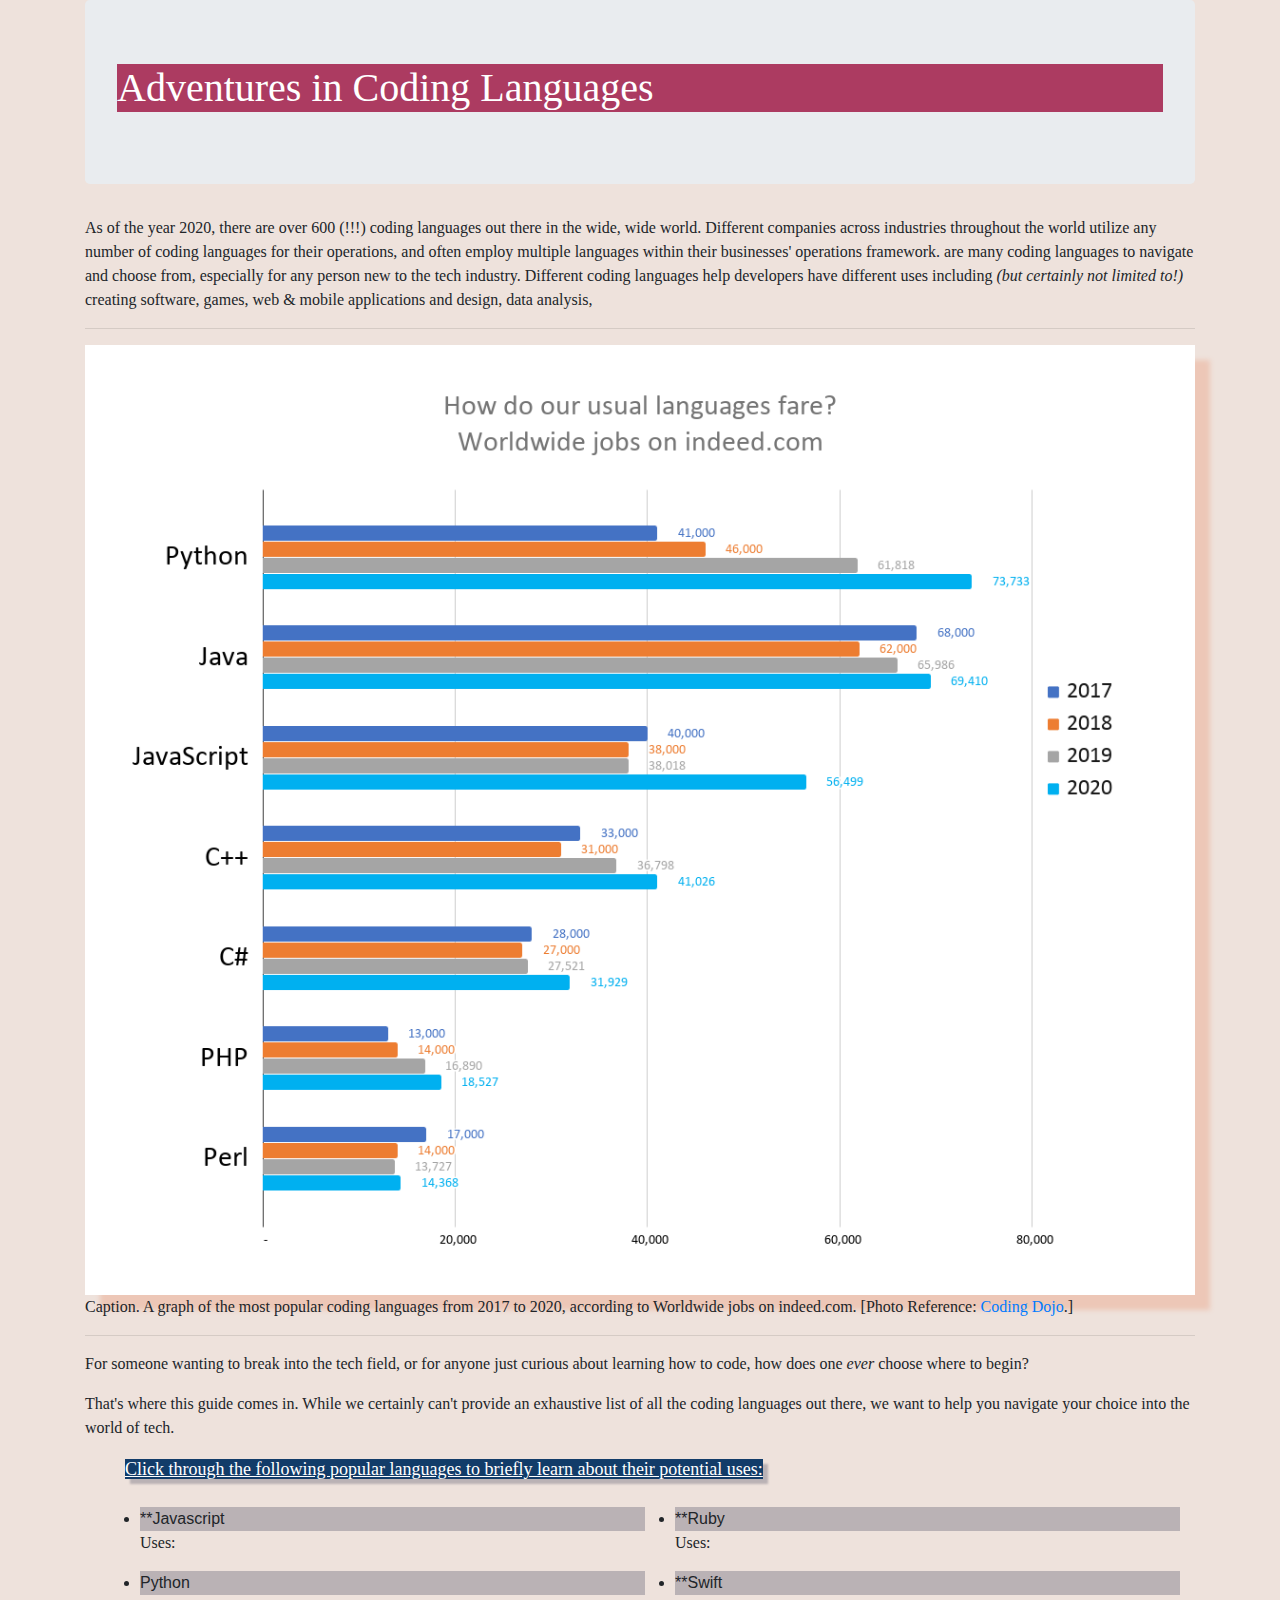
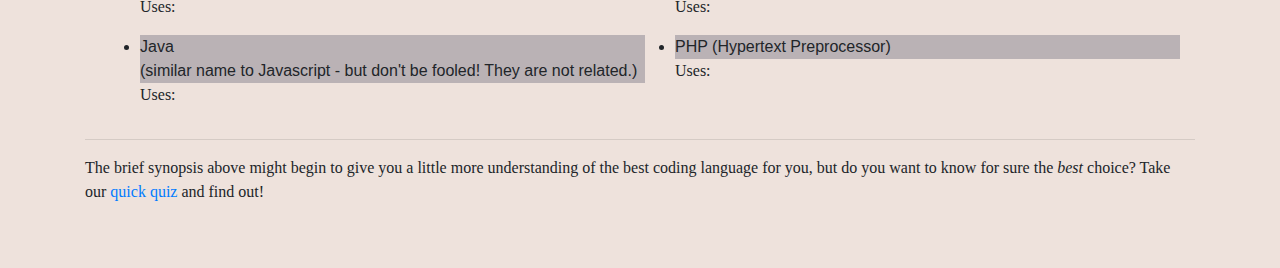
==== commit 732fe30f: "Adjust indentation and spacing on index.html page" ====
--- a/index.html
+++ b/index.html
@@ -12,59 +12,59 @@
     <div class="jumbotron">
       <h1>Adventures in Coding Languages</h1>
     </div>
-    <p>As of the year 2020, there are over 600 (!!!) coding languages out there in the wide, wide world. Different companies across industries throughout the world utilize any number of coding languages for their operations, and often employ multiple languages within their businesses' operations framework.  are many coding languages to navigate and choose from, especially for any person new to the tech industry. Different coding languages help developers have different uses including <em>(but certainly not limited to!)</em> creating software, games, web & mobile applications and design, data analysis,  </p>
-    <br>
-    <img src="images/popular_coding_language_graphs.png" class="img-fluid" alt="A graph of most popular coding languages from 2017 to 2020, according to codingdojo.com.">
-    <p class="photo-caption">Caption. A graph of the most popular coding languages from 2017 to 2020, according to Worldwide jobs on indeed.com. [Photo Reference: <a href="https://www.codingdojo.com/blog/top-7-programming-languages">Coding Dojo</a>.] </p>
-
-    <p>For someone wanting to break into the tech field, or for anyone just curious about learning how to code, how does one <em>ever</em> choose where to begin?</p> 
-
-    <p>That's where this guide comes in. While we certainly can't provide an exhaustive list of all the coding languages out there, we want to help you navigate your choice into the world of tech. </p>
-
+    <p class="add-border">As of the year 2020, there are over 600 (!!!) coding languages out there in the wide, wide world. Different companies across industries throughout the world utilize any number of coding languages for their operations, and often employ multiple languages within their businesses' operations framework.  are many coding languages to navigate and choose from, especially for any person new to the tech industry. Different coding languages help developers have different uses including <em>(but certainly not limited to!)</em> creating software, games, web & mobile applications and design, data analysis,  </p>
+    <hr>
+    <img id="graph-photo" src="images/popular_coding_language_graphs.png" class="img-fluid" alt="A graph of most popular coding languages from 2017 to 2020, according to codingdojo.com.">
+    <p id="photo-caption">Caption. A graph of the most popular coding languages from 2017 to 2020, according to Worldwide jobs on indeed.com. [Photo Reference: <a href="https://www.codingdojo.com/blog/top-7-programming-languages">Coding Dojo</a>.] </p>
+    <hr>
+    <p class="add-border">For someone wanting to break into the tech field, or for anyone just curious about learning how to code, how does one <em>ever</em> choose where to begin?</p> 
+    <p class="add-border">That's where this guide comes in. While we certainly can't provide an exhaustive list of all the coding languages out there, we want to help you navigate your choice into the world of tech. </p>
     <ul><span id="list-title">Click through the following popular languages to briefly learn about their potential uses:</span>
       <div class="container"> 
         <div class="row">
           <div class="col-6">
             <br>
             <li class="list-highlight">**Javascript</li>
-              <p><span id="click-me1">Uses:</span></p> 
+            <p><span id="click-me1">Uses:</span></p> 
               <div id="show-uses1">
                 <p>Making web pages dynamic and interactive!</p>
               </div>
             <li class="list-highlight">Python</li>
-              <p><span id="click-me2">Uses:</span></p>
+            <p><span id="click-me2">Uses:</span></p>
               <div id="show-uses2">
                 <p>Making web-applications, game development, AI, data science, etc.; Python's usefulness is extensive!</p>
               </div>
             <li class="list-highlight">Java <br> (similar name to Javascript - but don't be fooled! They are not related.)</li>
-              <p><span id="click-me3">Uses: </span></p>
-                <div id="show-uses3">
-                  <p>Ideal for web-based development, but its usefulness is also extensive!</p>
-                </div>
+            <p><span id="click-me3">Uses: </span></p>
+              <div id="show-uses3">
+                <p>Ideal for web-based development, but its usefulness is also extensive!</p>
+              </div>
           </div>    
           <div class="col-6">
             <br>
             <li class="list-highlight">**Ruby</li>
-              <p><span id="click-me4">Uses:</span></p> 
-                <div id="show-uses4">
-                  <p>Building web applications (and more)!</p>
-                </div>
+            <p><span id="click-me4">Uses:</span></p> 
+              <div id="show-uses4">
+                <p>Building web applications (and more)!</p>
+              </div>
             <li class="list-highlight">**Swift</li>
-              <p><span id="click-me5">Uses:</span></p> 
-                <div id="show-uses5">
-                  <p>Apple, Inc.'s programming language!</p>
-                </div>
+            <p><span id="click-me5">Uses:</span></p> 
+              <div id="show-uses5">
+                <p>Apple, Inc.'s programming language!</p>
+              </div>
             <li class="list-highlight">PHP (Hypertext Preprocessor)</li>
             <p><span id="click-me6">Uses:</span></p>
-                <div id="show-uses6">
-                  <p>Creating dynamic web pages to work with databases! </p>
-                </div>
+              <div id="show-uses6">
+                <p>Creating dynamic web pages to work with databases! </p>
+              </div>
           </div>  
         </div>  
       </div>  
     </ul>
     <hr>
-    <p>The brief synopsis above might begin to give you a little more understanding of the best coding language for you, but do you want to know for sure the <em>best</em> choice? Take our <a href="pages/quiz.html"> quick quiz</a> and find out!</p>
+    <p class="add-border">The brief synopsis above might begin to give you a little more understanding of the best coding language for you, but do you want to know for sure the <em>best</em> choice? Take our <a href="pages/quiz.html"> quick quiz</a> and find out!</p>
   </div>
+  <br>
+  <br>
 </body>
 </html>--- a/css/styles.css
+++ b/css/styles.css
@@ -116,16 +116,33 @@
 
 #swift-logo {
   display: none;
+  border-style: inset;
+  border-color: #123C69;
+  padding: 10px 10px 30px 10px;
+  
 }
 
 #java-logo {
   display: none;
+  border-style: inset;
+  border-color: #123C69;
+  padding: 10px 10px 30px 10px;
 }
 
 #javascript-logo {
   display: none;
+  border-style: inset;
+  border-color: #123C69;
+  padding: 10px 10px 30px 10px;
 }
 
 #python-logo {
   display: none;
+  border-style: inset;
+  border-color: #123C69;
+  padding: 10px 10px 30px 10px;
+}
+
+.form-group {
+  background-color: #EDC7B7;
 }